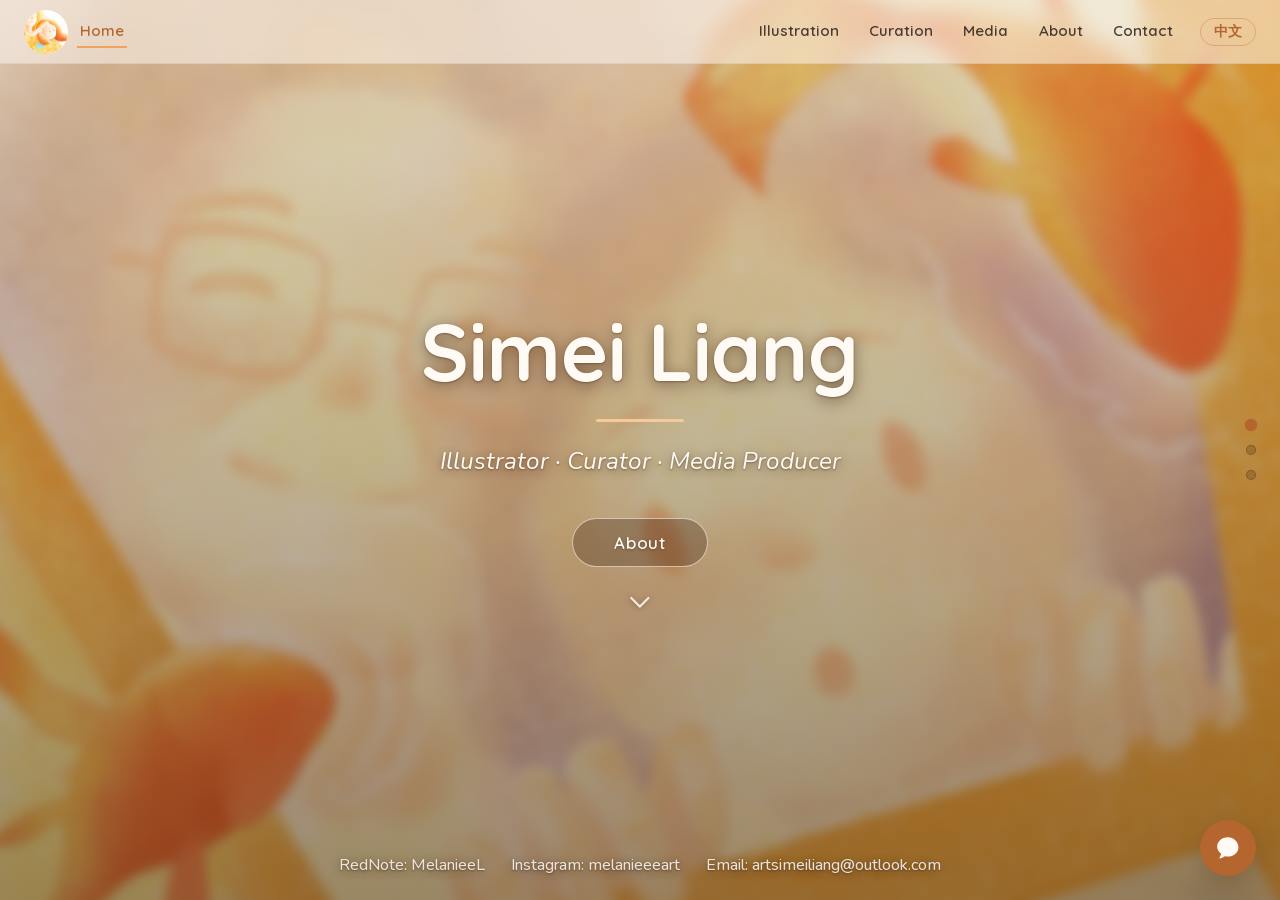
==== index.html @ a0ef3cfc "Curator paragraph: the two China Exchange roles, no exhibiting artist She asked for the participatin" ====
<!DOCTYPE html>
<html lang="en">
<head>
<meta charset="UTF-8">
<meta name="viewport" content="width=device-width, initial-scale=1.0">
<title data-zh="Simei Liang (Melanie) — 插画师 · 策展人 · 媒体人">Simei Liang (Melanie) — Illustrator, Curator &amp; Media Producer</title>
<script>try{if(localStorage.getItem('lang')==='zh'){document.documentElement.lang='zh-CN';var t=document.querySelector('title');t.dataset.en=t.textContent;if(t.dataset.zh)document.title=t.dataset.zh}}catch(e){}try{if(sessionStorage.getItem('slide-in')){sessionStorage.removeItem('slide-in');document.documentElement.classList.add('is-entering')}}catch(e){}</script>
<meta name="description" content="Simei Liang (Melanie) is a RISD illustrator and curator. Her work explores identity, memory, and belonging.">
<meta name="author" content="Simei Liang (Melanie)">
<link rel="canonical" href="https://melanie-liang.github.io/">
<meta property="og:type" content="website">
<meta property="og:site_name" content="Simei Liang (Melanie)">
<meta property="og:title" content="Simei Liang (Melanie) — Illustrator, Curator &amp; Media Producer">
<meta property="og:description" content="Simei Liang (Melanie) is a RISD illustrator and curator. Her work explores identity, memory, and belonging.">
<meta property="og:url" content="https://melanie-liang.github.io/">
<meta property="og:image" content="https://melanie-liang.github.io/assets/landing/illustrator.jpg">
<meta name="twitter:card" content="summary_large_image">
<link rel="icon" type="image/jpeg" href="assets/favicon.jpg">
<link rel="stylesheet" href="css/style.css">
<script type="application/ld+json">
{
  "@context": "https://schema.org",
  "@type": "Person",
  "name": "Simei Liang",
  "alternateName": ["Simei Liang", "Simei Liang (Melanie)", "Simei Liang (Melanie)"],
  "jobTitle": "Illustrator and Curator",
  "description": "Simei Liang (Melanie) is a RISD illustrator and curator.",
  "url": "https://melanie-liang.github.io/",
  "image": "https://melanie-liang.github.io/assets/landing/illustrator.jpg",
  "email": "mailto:artsimeiliang@outlook.com",
  "sameAs": [
    "https://www.instagram.com/melanieeeart/",
    "https://xhslink.cn/o/6hbYANFSyTD"
  ]
}
</script>
</head>
<body>

<header class="site-nav">
  <a href="index.html" class="nav-logo active">
    <img src="assets/logo.jpg" alt="">
    <span class="nav-logo-label"><span data-lang="en">Home</span><span data-lang="zh">首页</span></span>
  </a>
  <nav class="nav-menu" aria-label="Primary">
    <a href="illustration.html" class="nav-link"><span data-lang="en">Illustration</span><span data-lang="zh">插画</span></a>
    <a href="curatorial-work.html" class="nav-link"><span data-lang="en">Curation</span><span data-lang="zh">策展</span></a>
    <a href="media.html" class="nav-link"><span data-lang="en">Media</span><span data-lang="zh">传媒</span></a>
    <a href="#illustrator" class="nav-link"><span data-lang="en">About</span><span data-lang="zh">关于</span></a>
    <a href="contact.html" class="nav-link"><span data-lang="en">Contact</span><span data-lang="zh">联系</span></a>
    <button type="button" class="lang-switch" aria-label="Switch language / 切换语言"><span data-lang="en">中文</span><span data-lang="zh">EN</span></button>
  </nav>
</header>

<nav class="dot-nav" aria-label="Section navigation">
  <a href="#hero" class="dot active" data-target="hero" aria-label="Go to intro"></a>
  <a href="#illustrator" class="dot" data-target="illustrator" aria-label="Go to about"></a>
  <a href="#awards" class="dot" data-target="awards" aria-label="Go to awards"></a>
</nav>

<main class="scroller">

  <!-- First screen: hero -->
  <section id="hero" class="section hero-section">
    <img class="hero-bg" src="assets/landing/hero.jpg" alt="">
    <div class="hero-overlay"></div>
    <div class="hero-content">
      <h1 class="hero-name">Simei Liang</h1>
      <hr class="hero-rule">
      <p class="hero-tagline"><span data-lang="en">Illustrator &middot; Curator &middot; Media Producer</span><span data-lang="zh">插画师 &middot; 策展人 &middot; 媒体人</span></p>
      <a href="#illustrator" class="hero-enter"><span data-lang="en">About</span><span data-lang="zh">关于</span></a>
      <span class="hero-scroll-hint" aria-hidden="true"><span class="chevron"></span></span>
    </div>
    <ul class="hero-links">
      <li><a href="https://xhslink.cn/o/6hbYANFSyTD" target="_blank" rel="noopener"><span data-lang="en">RedNote<span class="hero-handle">: MelanieeL</span></span><span data-lang="zh">小红书<span class="hero-handle">：MelanieeL</span></span></a></li>
      <li><a href="https://www.instagram.com/melanieeeart/" target="_blank" rel="noopener"><span data-lang="en">Instagram<span class="hero-handle">: melanieeeart</span></span><span data-lang="zh">Instagram<span class="hero-handle">：melanieeeart</span></span></a></li>
      <li><a href="mailto:artsimeiliang@outlook.com"><span data-lang="en">Email<span class="hero-handle">: artsimeiliang@outlook.com</span></span><span data-lang="zh">邮箱<span class="hero-handle">：artsimeiliang@outlook.com</span></span></a></li>
    </ul>
  </section>

  <!-- Second screen: about -->
  <section id="illustrator" class="section split-section">
    <div class="split-image">
      <img src="assets/landing/illustrator.jpg" alt="Simei Liang holding her Sleep Through 2026 calendar">
    </div>
    <div class="split-text">
      <div class="split-text-inner">
        <p class="lede">
          <span data-lang="en">Simei Liang (Melanie) is a RISD illustrator and curator.</span><span data-lang="zh">Simei Liang（Simei Liang）是罗德岛设计学院（RISD）的插画师与策展人。</span>
        </p>

        <h2><span data-lang="en">As an Illustrator</span><span data-lang="zh">作为插画师</span></h2>
        <p>
          <span data-lang="en">Her work explores identity, memory, and belonging. It has been recognized by the
          Society of Illustrators LA (SILA), the Society of Illustrators NY, and the 3&times;3
          International Illustration Annual, where she received a Bronze award and the Gary
          Powell Award for Young Illustrators, and has been featured on the social media of
          Rhode Island School of Design and 3&times;3 magazine.</span><span data-lang="zh">她的作品探讨身份、记忆与归属。作品曾获洛杉矶插画家协会（SILA）、纽约插画家协会以及 3&times;3 国际插画年鉴的认可，并在 3&times;3 年鉴中获得铜奖和 Gary Powell 青年插画师奖；作品也曾在罗德岛设计学院和 3&times;3 杂志的社交媒体上发布。</span>
        </p>

        <h2><span data-lang="en">As a Curator &amp; Arts Organizer</span><span data-lang="zh">作为策展人与艺术活动组织者</span></h2>
        <p>
          <span data-lang="en">Beyond the studio, she organizes exhibitions and cross-institutional events. As Vice
          President of RISD's CSSA, she took part in the RISD China Exchange
          Program &mdash; project manager for the Hangzhou edition, and artist liaison for the
          Beijing edition. She has also led media campaigns for international art
          festivals and coordinated programming for film festivals and gallery events.</span><span data-lang="zh">在创作之外，她也组织展览和跨院校活动。作为 RISD 中国学生学者联合会（CSSA）副主席，她参与了 RISD 中国交流计划——担任杭州站项目负责人，并在北京站负责艺术家联络。她还曾为国际艺术节主导媒体宣传，并为电影节和画廊活动统筹活动安排。</span>
        </p>

        <h2><span data-lang="en">As a Media Producer</span><span data-lang="zh">作为媒体人</span></h2>
        <p>
          <span data-lang="en">She brings her illustration and curatorial experience into media work &mdash; video
          editing and account operations. A single personal account has passed 2,500
          followers, and an account she helped run grew from a few hundred
          followers past 8,000 &mdash; she cut its first video to pass 10,000 likes, and its best
          has reached 86,000.</span><span data-lang="zh">她把插画与策展的经历与传媒行业结合，做视频剪辑与账号运营：个人单账号 2500+ 粉丝；参与运营的账号从几百粉丝做到 8000+，账号第一条点赞破万的视频由她剪辑，最高单条 8.6 万。</span>
        </p>

        <div class="cta-row">
          <a class="cta-btn cta-secondary" href="#awards"><span data-lang="en">Awards &amp; Experiences</span><span data-lang="zh">获奖与经历</span> <span class="cta-arrow">&darr;</span></a>
          <a class="cta-btn cta-primary cta-artwork-link" href="illustration.html"><span data-lang="en">Works</span><span data-lang="zh">作品</span> <span class="cta-arrow">&rarr;</span></a>
        </div>
      </div>
    </div>
  </section>

  <!-- Third screen: awards -->
  <section id="awards" class="section split-section reverse">
    <div class="split-image">
      <img src="assets/landing/awards.jpg" alt="Simei Liang at the This is a book?! exhibition">
    </div>
    <div class="split-text">
      <div class="split-text-inner">
        <h2><span data-lang="en">Awards &amp; Recognition</span><span data-lang="zh">获奖与荣誉</span></h2>
        <ul class="award-list">
          <li class="award-group">
            <strong><span data-lang="en">3&times;3 International Illustration Annual No.23</span><span data-lang="zh">3&times;3 国际插画年鉴 第 23 届</span></strong>
            <ul class="award-sublist">
              <li><span data-lang="en">Gary Powell Award for Young Illustrators ($1,000 prize + custom trophy + two-page feature)</span><span data-lang="zh">Gary Powell 青年插画师奖（1,000 美元奖金 + 定制奖杯 + 两页专题介绍）</span></li>
              <li><span data-lang="en">Bronze Award</span><span data-lang="zh">铜奖</span></li>
              <li><span data-lang="en">Three Merit Awards</span><span data-lang="zh">三项优异奖</span></li>
            </ul>
            <p class="award-note"><span data-lang="en">(All winning works are featured in the annual print edition, eBook, Online Gallery, and across 3&times;3's website and social media.)</span><span data-lang="zh">（所有获奖作品均收录于年鉴印刷版、电子书和线上画廊，并在 3&times;3 官网及社交媒体上展示。）</span></p>
          </li>
          <li><span data-lang="en"><strong>Society of Illustrators Los Angeles (SILA)</strong> &mdash; Illustration West 64, juried exhibition, selected participant</span><span data-lang="zh"><strong>洛杉矶插画家协会（SILA）</strong> &mdash; Illustration West 64 评审展，入选参展</span></li>
          <li><span data-lang="en"><strong>Society of Illustrators New York (SOI)</strong> &mdash; Annual Exhibition, selected participant</span><span data-lang="zh"><strong>纽约插画家协会（SOI）</strong> &mdash; 年度展，入选参展</span></li>
          <li><span data-lang="en"><strong>RISD Sophomore &amp; Junior Exhibition</strong> &mdash; Participating artist</span><span data-lang="zh"><strong>RISD 大二、大三年级展</strong> &mdash; 参展艺术家</span></li>
          <li><span data-lang="en"><strong>RISD China Exchange Touring Exhibition</strong> &mdash; Hangzhou &mdash; Project Lead &amp; Exhibiting Artist (6 illustrations)</span><span data-lang="zh"><strong>RISD 中国交流巡展计划</strong> &mdash; 杭州站 &mdash; 项目负责人、参展艺术家（6 幅插画）</span></li>
          <li><span data-lang="en"><strong>Kunming International Coffee Culture Carnival &middot; Lakeside Art Season</strong> &mdash; Exhibiting Artist (5 illustrations)</span><span data-lang="zh"><strong>昆明国际咖啡文化嘉年华 &middot; 湖畔艺术季</strong> &mdash; 参展艺术家（5 幅插画）</span></li>
        </ul>

        <h2><span data-lang="en">Curatorial &amp; Arts Organization Experience</span><span data-lang="zh">策展与艺术组织经历</span></h2>
        <ul class="award-list">
          <li><span data-lang="en"><strong>RISD Fleet Library</strong> &mdash; &ldquo;This is a book?&rdquo; Exhibition Curator</span><span data-lang="zh"><strong>RISD 弗利特图书馆</strong> &mdash; &ldquo;This is a book?&rdquo; 展览策展人</span></li>
          <li><span data-lang="en"><strong>RISD GD Commons</strong> &mdash; &ldquo;From Top To...&rdquo; Exhibition Publisher &amp; Communications Lead</span><span data-lang="zh"><strong>RISD GD Commons</strong> &mdash; &ldquo;From Top To...&rdquo; 展览出版及传播负责人</span></li>
          <li><span data-lang="en"><strong>RISD China Exchange Touring Exhibition</strong> &mdash; Hangzhou &mdash; Project Lead (co-organized with China Academy of Art)</span><span data-lang="zh"><strong>RISD 中国交流巡展计划</strong> &mdash; 杭州站 &mdash; 项目负责人（与中国美术学院联合主办）</span></li>
          <li><span data-lang="en"><strong>RISD &amp; Brown Beijing Incoming Student Info Session</strong> &mdash; Head Organizer</span><span data-lang="zh"><strong>RISD 与布朗大学北京新生说明会</strong> &mdash; 总负责人</span></li>
          <li><span data-lang="en"><strong>&ldquo;Wan'er Nao&rdquo; Four-School Joint Exhibition (Beijing)</strong> &mdash; Exhibition Operations &amp; Artist Relations Manager (co-organized with UAL, CAFA, and Tsinghua University)</span><span data-lang="zh"><strong>&ldquo;玩儿闹&rdquo;四校联展（北京）</strong> &mdash; 展览运营及艺术家联络经理（与伦敦艺术大学、中央美术学院、清华大学联合主办）</span></li>
          <li><span data-lang="en"><strong>International Arts Scholars Conference (Beijing)</strong> &mdash; Conference Coordinator at National Library of China</span><span data-lang="zh"><strong>国际艺术学者会议（北京）</strong> &mdash; 中国国家图书馆会议协调人</span></li>
          <li><span data-lang="en"><strong>Kunming International Coffee Culture Carnival &middot; Lakeside Art Season</strong> &mdash; Lead Media Outreach</span><span data-lang="zh"><strong>昆明国际咖啡文化嘉年华 &middot; 湖畔艺术季</strong> &mdash; 媒体宣传负责人</span></li>
          <li><span data-lang="en"><strong>Sotheby's Institute of Art (NYC)</strong> &mdash; Artist Liaison for &ldquo;Ordinary Magic: Beyond Everyday&rdquo; exhibition</span><span data-lang="zh"><strong>苏富比艺术学院（纽约）</strong> &mdash; &ldquo;Ordinary Magic: Beyond Everyday&rdquo;展览艺术家联络人</span></li>
          <li><span data-lang="en"><strong>RISD CSSA</strong> &mdash; Vice President: plans events including the Spring Festival gala, Mid-Autumn Festival, and new-student welcoming parties</span><span data-lang="zh"><strong>RISD 中国学生学者联合会（CSSA）</strong> &mdash; 副主席：策划春节联欢会、中秋节、新生欢迎派对等活动</span></li>
          <li><span data-lang="en"><strong>RISD CSSA</strong> &mdash; Head of Publicity</span><span data-lang="zh"><strong>RISD 中国学生学者联合会（CSSA）</strong> &mdash; 宣传部长</span></li>
          <li><span data-lang="en"><strong>Rhode Island School of Design (RISD)</strong> &mdash; Teaching Assistant for Sophomore Painting Class: portfolio feedback, student progress monitoring, and equipment maintenance</span><span data-lang="zh"><strong>罗德岛设计学院（RISD）</strong> &mdash; 大二绘画课助教：作品集反馈、学生进度跟进和设备维护</span></li>
          <li><span data-lang="en"><strong>Rhode Island School of Design (RISD)</strong> &mdash; Teaching Assistant for Freshman Spatial Dynamics Studio: studio instruction support, critiques, and equipment guidance</span><span data-lang="zh"><strong>罗德岛设计学院（RISD）</strong> &mdash; 大一 Spatial Dynamics 课程助教：协助课堂教学、评图和设备指导</span></li>
        </ul>

        <h2><span data-lang="en">Media Experience</span><span data-lang="zh">传媒行业经历</span></h2>
        <ul class="award-list">
          <li><span data-lang="en"><strong>Ogilvy</strong> &mdash; Media Planning Intern: platform analysis for accounts including Coca-Cola and Huawei across TikTok, Kuaishou, and RedNote; KOL research and content strategy</span><span data-lang="zh"><strong>奥美</strong> &mdash; 媒介策划实习：为可口可乐、华为等客户做抖音、快手、小红书平台分析，以及 KOL 调研与内容策略</span></li>
          <li><span data-lang="en"><strong>Personal accounts</strong> &mdash; RedNote, Douyin, Bilibili, Meipai, Weibo, Instagram: planning, production and editing; 2,500+ followers on one of her own accounts</span><span data-lang="zh"><strong>个人账号</strong> &mdash; 小红书、抖音、哔哩哔哩、美拍、微博、Instagram：策划、制作与剪辑；本人账号单账号 2500+ 粉丝</span></li>
          <li><span data-lang="en"><strong>Accounts run for organizations</strong> &mdash; RedNote, Instagram, Weibo, Douyin: content planning and editing. One entertainment IP account went from a few hundred followers to 8,000+ and into revenue; its first video past 10,000 likes was hers, peak 86,000</span><span data-lang="zh"><strong>代运营账号</strong> &mdash; 小红书、Instagram、微博、抖音：内容策划与剪辑。其中某 IP 抖音账号从数百粉丝做到 8000+ 并产生收益；账号首条破万赞视频出自她手，最高 8.6 万</span></li>
          <li><span data-lang="en"><strong>WeChat official accounts</strong> &mdash; personal and run for organizations: editorial planning and content production; 5+ accounts including RISD CSSA, Shoot&sup2; and Sui Shi LUSH, largest 4,000+ followers</span><span data-lang="zh"><strong>微信公众号</strong> &mdash; 自有账号与代运营账号：选题策划与内容制作；RISD CSSA、Shoot&sup2;、岁始 LUSH 等 5+ 账号，单账号最高 4000+ 关注</span></li>
        </ul>
      </div>
    </div>
    <button class="split-scroll-cue" type="button" aria-label="Scroll down for more">
      <span class="chevron"></span>
    </button>
  </section>

</main>

<button id="chat-button" class="chat-fab" type="button" aria-haspopup="dialog" aria-controls="chat-modal" aria-label="Open contact form">
  <svg viewBox="0 0 24 24" aria-hidden="true"><path fill="currentColor" d="M12 2C6.48 2 2 5.94 2 10.8c0 2.77 1.44 5.24 3.7 6.86-.12.9-.53 2.24-1.55 3.6a.5.5 0 0 0 .58.77c1.9-.62 3.42-1.5 4.4-2.2.9.24 1.86.37 2.87.37 5.52 0 10-3.94 10-8.8S17.52 2 12 2z"/></svg>
</button>

<div id="chat-modal" class="chat-modal" role="dialog" aria-modal="true" aria-labelledby="chat-modal-title" hidden>
  <div class="chat-modal-backdrop"></div>
  <div class="chat-modal-panel">
    <button class="chat-modal-close" type="button" aria-label="Close">&times;</button>
    <h2 id="chat-modal-title"><span data-lang="en">Say hello</span><span data-lang="zh">打个招呼</span></h2>
    <p><span data-lang="en">Send Simei Liang a quick note and she'll get back to you.</span><span data-lang="zh">给 Simei Liang 留个言，她会尽快回复你。</span></p>
    <form id="chat-form" class="chat-form">
      <input type="checkbox" name="botcheck" class="chat-form-honeypot" tabindex="-1" autocomplete="off">
      <div class="chat-field">
        <label for="chat-name"><span data-lang="en">Name</span><span data-lang="zh">姓名</span></label>
        <input type="text" id="chat-name" name="name" required>
      </div>
      <div class="chat-field">
        <label for="chat-email"><span data-lang="en">Email</span><span data-lang="zh">邮箱</span></label>
        <input type="email" id="chat-email" name="email" required>
      </div>
      <div class="chat-field">
        <label for="chat-message"><span data-lang="en">Message</span><span data-lang="zh">留言</span></label>
        <textarea id="chat-message" name="message" rows="4" required></textarea>
      </div>
      <button type="submit" class="chat-form-submit"><span data-lang="en">Send Message</span><span data-lang="zh">发送</span></button>
      <p class="chat-form-status" aria-live="polite"></p>
    </form>
  </div>
</div>

<script src="js/site-config.js"></script>
<script src="js/series-data.js"></script>
<script src="js/main.js"></script>
</body>
</html>
---- css/style.css ----
/* ---------- Self-hosted fonts ----------
   Downloaded from Google Fonts and served from assets/fonts/ instead of
   fonts.googleapis.com/fonts.gstatic.com, which are blocked in mainland
   China — self-hosting means the fonts load everywhere, not just where
   Google's CDN is reachable. Each file is a variable font covering the
   whole weight range in one download (that's why one file serves 500-700
   for Quicksand, and 400-700 for Nunito). Latin-alphabet glyphs only —
   Chinese text on the site (e.g. artwork titles) was already falling back
   to the system's own CJK font, since neither of these families ships
   Chinese glyphs at all, so nothing changes there. */
@font-face {
  font-family: 'Quicksand';
  font-style: normal;
  font-weight: 500 700;
  font-display: swap;
  src: url('../assets/fonts/quicksand.woff2') format('woff2');
}

@font-face {
  font-family: 'Nunito';
  font-style: normal;
  font-weight: 400 700;
  font-display: swap;
  src: url('../assets/fonts/nunito-normal.woff2') format('woff2');
}

@font-face {
  font-family: 'Nunito';
  font-style: italic;
  font-weight: 400;
  font-display: swap;
  src: url('../assets/fonts/nunito-italic.woff2') format('woff2');
}

/* ---------- Reset & base ---------- */
* {
  margin: 0;
  padding: 0;
  box-sizing: border-box;
}

html, body {
  height: 100%;
}

body {
  font-family: 'Nunito', "PingFang SC", "Hiragino Sans GB", "Microsoft YaHei", "Noto Sans SC", sans-serif;
  color: #4a3b32;
  background: #fdf6ee;
}

h1, h2 {
  font-family: 'Quicksand', "PingFang SC", "Hiragino Sans GB", "Microsoft YaHei", "Noto Sans SC", sans-serif;
}

a {
  color: inherit;
}

/* ---------- Site navigation ---------- */
.site-nav {
  position: fixed;
  top: 0;
  left: 0;
  right: 0;
  z-index: 20;
  display: flex;
  align-items: center;
  justify-content: space-between;
  gap: 1rem;
  padding: 0.6rem 1.5rem;
  background: rgba(253, 246, 238, 0.55);
  backdrop-filter: blur(10px);
  -webkit-backdrop-filter: blur(10px);
  border-bottom: 1px solid rgba(74, 46, 26, 0.08);
}

.nav-logo {
  display: flex;
  align-items: center;
  gap: 0.55rem;
  flex-shrink: 0;
  text-decoration: none;
}

/* Spelled out beside the avatar so it is obvious that clicking it is the way
   back to the main page -- the picture alone was not telling anyone that. */
.nav-logo-label {
  font-family: 'Quicksand', "PingFang SC", "Hiragino Sans GB", "Microsoft YaHei", "Noto Sans SC", sans-serif;
  font-weight: 600;
  font-size: 0.95rem;
  color: #4a3b32;
  /* Same padding and transparent border as .nav-link so switching the underline
     on and off never shifts the header. */
  padding: 0.4rem 0.2rem;
  border-bottom: 2px solid transparent;
  transition: color 0.2s ease, border-color 0.2s ease;
}

.nav-logo:hover .nav-logo-label {
  color: #b5652e;
  border-color: #f0a35f;
}

/* On the homepage the underline tracks the section in view: Home while the
   hero is on screen, About once the bio/awards sections are (see main.js). */
.nav-logo.active .nav-logo-label {
  color: #b5652e;
  border-color: #f0a35f;
}

.nav-logo img {
  width: 2.75rem;
  height: 2.75rem;
  border-radius: 50%;
  object-fit: cover;
  object-position: 12% center;
  display: block;
}

.nav-menu {
  display: flex;
  flex-wrap: wrap;
  align-items: center;
  justify-content: flex-end;
  gap: 1rem 1.5rem;
}

.nav-link {
  font-family: 'Quicksand', "PingFang SC", "Hiragino Sans GB", "Microsoft YaHei", "Noto Sans SC", sans-serif;
  font-weight: 600;
  font-size: 0.95rem;
  text-decoration: none;
  color: #4a3b32;
  padding: 0.4rem 0.2rem;
  border-bottom: 2px solid transparent;
  transition: color 0.2s ease, border-color 0.2s ease;
}

.nav-link:hover {
  color: #b5652e;
  border-color: #f0a35f;
}

.nav-link.active {
  color: #b5652e;
  border-color: #f0a35f;
}

/* ---------- Sub-nav (second row: siblings of the active top-level item) ---------- */
/* Centred, not tucked into the left corner: everything else on these pages is
   centred, so a left-aligned row read as page furniture and visitors were
   missing that the work is split into categories at all. */
.sub-nav {
  display: flex;
  flex-wrap: wrap;
  align-items: center;
  justify-content: center;
  gap: 0.6rem;
}

.series-page .sub-nav,
.content-page .sub-nav {
  position: relative;
  margin-bottom: 2rem;
  padding-bottom: 1rem;
}

/* A pseudo-element rather than a border, so it can draw in from the left. */
.series-page .sub-nav::after,
.content-page .sub-nav::after {
  content: '';
  position: absolute;
  left: 0;
  right: 0;
  bottom: 0;
  height: 1px;
  background: #eaddcc;
  transform-origin: left center;
}

/* Proper tabs rather than small grey links: Melanie found that visitors did
   not notice the work was split into categories at all. */
.sub-nav a {
  font-family: 'Quicksand', "PingFang SC", "Hiragino Sans GB", "Microsoft YaHei", "Noto Sans SC", sans-serif;
  font-weight: 600;
  font-size: 1rem;
  color: #6d5647;
  text-decoration: none;
  padding: 0.45rem 1.15rem;
  border: 1.5px solid #eaddcc;
  border-radius: 999px;
  background: #fffaf3;
  transition: color 0.2s ease, border-color 0.2s ease, background 0.2s ease;
}

.sub-nav a:hover {
  color: #b5652e;
  border-color: #d9a876;
}

.sub-nav a:hover {
  color: #b5652e;
}

.sub-nav a.active {
  color: #fffaf3;
  background: #b5652e;
  border-color: #b5652e;
}

/* ---------- Series pages ---------- */
.series-page {
  min-height: 100vh;
  min-height: 100svh;
  max-width: 72rem;
  margin: 0 auto;
  padding: 6.5rem 1.5rem 3rem;
}

.series-header {
  text-align: center;
  max-width: 40rem;
  margin: 0 auto 2.75rem;
}

.series-header h1 {
  font-size: clamp(1.8rem, 4vw, 2.6rem);
  margin-bottom: 0.75rem;
}

.series-header p {
  color: #5c4738;
  line-height: 1.6;
}

/* Year and materials for a body of work shown as one piece (the series pages
   and Mixed Media). These used to be per-image hover captions; Melanie asked
   for them here instead, because each of those pages is a single work. */
.work-meta {
  font-size: 0.9rem;
  font-weight: 600;
  color: #b5652e;
  margin-bottom: 0.9rem;
}

/* 18rem min keeps this at 3 tiles per row inside the 72rem container —
   bigger artwork than the 4-up it used to be, same overall grid width. */
.art-grid {
  display: grid;
  grid-template-columns: repeat(auto-fit, minmax(18rem, 1fr));
  gap: 1.5rem;
}

/* Only 2 paintings: stack them and size each closer to the width of the
   screen instead of splitting it in half. */
.art-grid--paintings {
  grid-template-columns: 1fr;
  justify-items: center;
}

.art-grid--paintings .art-tile {
  /* Melanie asked for these to take up at least a third of the screen; the
     100% ceiling just stops them overflowing the 72rem container on very
     wide displays. */
  width: clamp(20rem, 44vw, 100%);
}

/* A 4-piece series reads better as one full row than 3 + a lone straggler. */
.art-grid--four {
  grid-template-columns: repeat(auto-fit, minmax(15rem, 1fr));
}

/* Blessing is laid out as an open book: cover down the left, the three
   interior spreads stacked in the middle, back cover down the right.
   align-items: center keeps the single-tile side columns vertically centred
   against the tall middle column instead of stretching them. */
.art-grid--book {
  grid-template-columns: repeat(3, 1fr);
  align-items: center;
  row-gap: 0.75rem;
}

/* Explicit placement for all five -- auto-placement would fill row by row. */
.art-grid--book .art-tile:nth-child(1) { grid-column: 1; grid-row: 1 / 4; }
.art-grid--book .art-tile:nth-child(2) { grid-column: 2; grid-row: 1; }
.art-grid--book .art-tile:nth-child(3) { grid-column: 2; grid-row: 2; }
.art-grid--book .art-tile:nth-child(4) { grid-column: 2; grid-row: 3; }
.art-grid--book .art-tile:nth-child(5) { grid-column: 3; grid-row: 1 / 4; }

/* The three interior spreads are all 2:1 files. In a square tile each one sat
   in a band of empty page, which read as a big gap between them -- a 2:1 tile
   removes that and stacks them tight. Half the usual watermark inset keeps the
   name at the same height relative to the (now shorter) tile. */
.art-grid--book .art-tile:nth-child(2),
.art-grid--book .art-tile:nth-child(3),
.art-grid--book .art-tile:nth-child(4) {
  aspect-ratio: 2 / 1;
}

.art-grid--book .art-tile:nth-child(2)::before,
.art-grid--book .art-tile:nth-child(3)::before,
.art-grid--book .art-tile:nth-child(4)::before {
  padding-bottom: 9%;
}

/* Cover and back cover smaller than a full column so they sit beside the
   spreads rather than looming over them. */
.art-grid--book .art-tile:nth-child(1),
.art-grid--book .art-tile:nth-child(5) {
  width: 72%;
  justify-self: center;
}

/* Individual series pages: one big piece per row, read top to bottom. */
.art-grid--stacked {
  grid-template-columns: 1fr;
  justify-items: center;
  gap: 2.5rem;
}

.art-grid--stacked .art-tile {
  width: 100%;
  max-width: 44rem;
}

/* Blessing's own page. Its three interior spreads are 2:1 files and its cover
   and back cover are square. Forcing every tile square letterboxed each spread
   inside a tall empty box, which pushed the watermark off the artwork and left
   a big gap between pieces -- matching each tile to its own image fixes both,
   so the page gap can come down too. */
.art-grid--book-page {
  gap: 1rem;
}

.art-grid--book-page .art-tile--wide {
  aspect-ratio: 2 / 1;
}

.art-grid--book-page .art-tile--wide::before {
  padding-bottom: 9%;
}

.art-grid--book-page .art-tile--cover {
  max-width: 26rem;
}

/* Fruit Skin: small square works, and Melanie asked for them to show smaller
   than the other series' stacked pages. */
.art-grid--compact .art-tile {
  max-width: 30rem;
}

/* Mixed Media: every photo is a different shape, including one 1:4 strip. Each
   tile keeps its own proportions at a shared row height so nothing is cropped
   or squashed, and rows centre themselves. */
.art-grid--mixed {
  display: flex;
  flex-wrap: wrap;
  justify-content: center;
  align-items: flex-start;
  grid-template-columns: none;
  gap: 1.25rem;
}

/* The long 1:4 strip runs down one side rather than sitting alone at the
   bottom, where it read as one endless image with empty space beside it. */
.art-grid--mixed .mixed-side {
  flex: 0 0 16rem;
  max-width: 100%;
}

.art-grid--mixed .mixed-side .art-tile {
  width: 100%;
  height: auto;
  aspect-ratio: auto;
}

.art-grid--mixed .mixed-side .art-tile > img {
  width: 100%;
  height: auto;
}

/* Everything else fills the other side, each piece at its own proportions and
   a shared height, rows centring themselves. */
.art-grid--mixed .mixed-main {
  flex: 1 1 30rem;
  display: flex;
  flex-wrap: wrap;
  justify-content: center;
  align-items: flex-start;
  gap: 1.25rem;
}

.art-grid--mixed .mixed-main .art-tile {
  flex: 0 0 auto;
  height: 20rem;
  width: auto;
  aspect-ratio: auto;
}

.art-grid--mixed .mixed-main .art-tile img {
  height: 100%;
  width: auto;
}

.art-tile {
  position: relative;
  display: block;
  aspect-ratio: 1;
  overflow: hidden;
  cursor: pointer;
}

.art-tile img {
  width: 100%;
  height: 100%;
  object-fit: contain;
  display: block;
  transition: filter 0.35s ease, transform 0.35s ease;
}

/* The "Melanie" watermark used to be drawn here as a `content: 'Melanie'`
   pseudo-element. It is burned into the image files now, because a CSS
   watermark is painted by the browser and never reaches the file -- anyone
   could right-click, Save Image As, and get a clean copy. This rule is kept
   only as the hook the hover/focus states still use; it draws nothing. */
.art-tile::before {
  content: '';
  position: absolute;
  inset: 0;
  z-index: 1;
  /* Deliberately hit-testable, as a second line of defence against the iOS
     long-press menu: with this sheet of nothing over the picture, the press
     lands on the <figure> rather than on the <img>, and Safari has no image
     to offer "Save Image" for. Clicks still reach the tile (and the <a> around
     a series preview), so tapping to reveal the caption is unaffected. */
  pointer-events: auto;
}

/* :hover is scoped to real mouse pointers only — on touch devices it can
   stick around after a tap in an unpredictable way, so touch relies solely
   on the JS-driven .active class below for consistent open/close behavior. */
@media (hover: hover) and (pointer: fine) {
  .art-tile:hover > img {
    filter: blur(7px) brightness(0.72);
    transform: scale(1.06);
  }

  .art-tile:hover .art-overlay {
    opacity: 1;
  }

  .art-tile:hover::before {
    opacity: 0;
  }
}

.art-tile:focus-visible > img,
.art-tile.active > img {
  filter: blur(7px) brightness(0.72);
  transform: scale(1.06);
}

.art-tile:focus-visible::before,
.art-tile.active::before {
  opacity: 0;
}

.art-tile:focus-visible {
  outline: 3px solid #f0a35f;
  outline-offset: 3px;
}

/* A tile with no caption has nothing to reveal, so it gets none of the reveal
   behaviour: no blur, no zoom, no pointer, and the watermark stays put. The
   class is added by main.js to every .art-tile that has no .art-overlay, which
   is all of the series pages and Mixed Media. */
.art-tile--plain {
  cursor: default;
}

/* Except on series.html, where the whole block is a link -- clicking a preview
   there does go somewhere, so it should still look clickable. */
a.series-block .art-tile--plain {
  cursor: pointer;
}

.art-tile--plain img,
.art-tile--plain:hover img,
.art-tile--plain:focus-visible img,
.art-tile--plain.active img {
  filter: none;
  transform: none;
}

.art-tile--plain:hover::before,
.art-tile--plain:focus-visible::before,
.art-tile--plain.active::before {
  opacity: 1;
}

.art-overlay {
  position: absolute;
  inset: 0;
  z-index: 2;
  display: flex;
  flex-direction: column;
  align-items: center;
  justify-content: center;
  text-align: center;
  padding: 1.5rem;
  color: #fffaf3;
  opacity: 0;
  transition: opacity 0.3s ease;
  pointer-events: none;
}

.art-tile:focus-visible .art-overlay,
.art-tile.active .art-overlay {
  opacity: 1;
}

.art-overlay h3 {
  font-family: 'Quicksand', "PingFang SC", "Hiragino Sans GB", "Microsoft YaHei", "Noto Sans SC", sans-serif;
  font-size: 1.15rem;
  margin-bottom: 0.5rem;
  text-shadow: 0 2px 10px rgba(0, 0, 0, 0.35);
}

.art-overlay p {
  font-size: 0.9rem;
  line-height: 1.5;
  text-shadow: 0 2px 8px rgba(0, 0, 0, 0.35);
}

.series-pager {
  display: flex;
  flex-wrap: wrap;
  align-items: center;
  justify-content: center;
  gap: 1rem;
  margin-top: 3.5rem;
  padding-top: 2rem;
  border-top: 1px solid #eaddcc;
}

.pager-btn {
  display: inline-flex;
  align-items: center;
  gap: 0.5rem;
  padding: 0.7rem 1.4rem;
  border-radius: 999px;
  text-decoration: none;
  font-weight: 600;
  font-size: 0.95rem;
  transition: background 0.2s ease, color 0.2s ease, transform 0.2s ease;
}

.pager-prev,
.pager-next {
  border: 1.5px solid #d9a876;
  color: #b5652e;
}

.pager-prev:hover,
.pager-next:hover {
  background: #b5652e;
  color: #fffaf3;
  transform: translateY(-2px);
}

.pager-all {
  background: #b5652e;
  color: #fffaf3;
}

.pager-all:hover {
  background: #9c5326;
  transform: translateY(-2px);
}

.pager-arrow {
  font-size: 1.1rem;
  line-height: 1;
}

/* ---------- Content pages (Illustration hub, Paintings, Curatorial Work) ---------- */
.content-page {
  min-height: 100vh;
  min-height: 100svh;
  max-width: 46rem;
  margin: 0 auto;
  padding: 6.5rem 1.5rem 4rem;
}

.project-list {
  display: flex;
  flex-direction: column;
  gap: 2rem;
}

.project-block {
  padding-bottom: 1.75rem;
  border-bottom: 1px solid #eaddcc;
}

.project-block:last-child {
  border-bottom: none;
  padding-bottom: 0;
}

.project-block h2 {
  font-size: 1.2rem;
  margin-bottom: 0.3rem;
}

.project-role {
  font-size: 0.9rem;
  font-weight: 600;
  color: #b5652e;
  margin-bottom: 0.6rem;
}

.project-block p {
  line-height: 1.7;
  color: #5c4738;
}


/* Exhibition documentation, NOT Melanie's own artwork: deliberately no
   "Melanie" watermark and no hover caption, because these photos show other
   artists' work in the shows she organised. Keep it that way. */
/* One uniform grid: every photo, poster included, the same size. Melanie tried
   a poster-left / photos-right split and asked to go back to this.
   auto-fill, not auto-fit: with auto-fit the Sotheby's block (only two photos)
   stretched them to double everyone else's size, which is exactly what she
   asked to get away from. */
/* Flex, not grid: grid aligns every row to the same columns, so a short last
   row sits under the left of the row above. Wrapping flex items with
   justify-content: center centre each row on its own. */
.project-gallery {
  display: flex;
  flex-wrap: wrap;
  justify-content: center;
  gap: 1rem;
  margin-top: 1.5rem;
}

/* Five photos would otherwise wrap as 4 + a lone one. Capping the row at three
   tiles gives 3 + 2, which Melanie asked for. Add this to any gallery whose
   last row would hold a single tile. */
.project-gallery--3up {
  max-width: calc(16.5rem * 3 + 1rem * 2);
  margin-left: auto;
  margin-right: auto;
}

.project-shot {
  margin: 0;
  width: 16.5rem;
  aspect-ratio: 1;
  overflow: hidden;
}

.project-shot img {
  width: 100%;
  height: 100%;
  object-fit: contain;
  display: block;
}

.hub-links {
  display: flex;
  flex-wrap: wrap;
  gap: 1rem;
  margin-top: 2rem;
  justify-content: center;
}

.contact-list {
  list-style: none;
  max-width: 26rem;
  margin: 2.5rem auto 0;
}

.contact-list li {
  display: flex;
  justify-content: space-between;
  align-items: baseline;
  gap: 1rem;
  padding: 1.1rem 0;
  border-bottom: 1px solid #eaddcc;
}

.contact-list li:last-child {
  border-bottom: none;
}

.contact-label {
  font-family: 'Quicksand', "PingFang SC", "Hiragino Sans GB", "Microsoft YaHei", "Noto Sans SC", sans-serif;
  font-weight: 600;
  color: #8a6f5c;
}

.contact-list a {
  font-weight: 600;
  color: #4a3b32;
  text-decoration: none;
}

.contact-list a:hover {
  color: #b5652e;
  text-decoration: underline;
}

/* Each series on series.html is one big link into its own page — the whole
   block is clickable, and the tint + name colour + arrow on hover are there
   so it reads as clickable rather than looking like a static gallery. */
.series-block {
  display: block;
  margin-top: 3rem;
  padding: 3rem 1.25rem 1.75rem;
  border-top: 1px solid #eaddcc;
  color: inherit;
  text-decoration: none;
  transition: background 0.25s ease;
}

.series-block:first-of-type {
  margin-top: 0;
  padding-top: 0;
  border-top: none;
}

a.series-block:hover,
a.series-block:focus-visible {
  background: rgba(240, 163, 95, 0.09);
}

a.series-block:focus-visible {
  outline: 3px solid #f0a35f;
  outline-offset: 2px;
}

.series-block-header {
  text-align: center;
  max-width: 40rem;
  margin: 0 auto 2rem;
}

.series-block-header h2 {
  font-family: 'Quicksand', "PingFang SC", "Hiragino Sans GB", "Microsoft YaHei", "Noto Sans SC", sans-serif;
  font-size: clamp(1.5rem, 3.5vw, 2rem);
  margin-bottom: 0.75rem;
  transition: color 0.25s ease;
}

a.series-block:hover .series-block-header h2,
a.series-block:focus-visible .series-block-header h2 {
  color: #b5652e;
}

.series-block-header p {
  color: #5c4738;
  line-height: 1.6;
}

.series-block-cue {
  display: inline-flex;
  align-items: center;
  gap: 0.4rem;
  font-family: 'Quicksand', "PingFang SC", "Hiragino Sans GB", "Microsoft YaHei", "Noto Sans SC", sans-serif;
  font-weight: 600;
  font-size: 0.9rem;
  color: #b5652e;
  transition: gap 0.25s ease;
}

a.series-block:hover .series-block-cue,
a.series-block:focus-visible .series-block-cue {
  gap: 0.85rem;
  text-decoration: underline;
}

/* Preview tiles inside a series block aren't individually interactive — the
   block itself is the link — so suppress the per-tile blur/caption reveal
   and keep the watermark showing. */
.series-block .art-tile:hover > img,
.series-block .art-tile:focus-visible > img {
  filter: none;
  transform: none;
}

.series-block .art-tile:hover::before,
.series-block .art-tile:focus-visible::before {
  opacity: 1;
}

.series-card-title {
  display: block;
  margin-top: 0.6rem;
  text-align: center;
  font-family: 'Quicksand', "PingFang SC", "Hiragino Sans GB", "Microsoft YaHei", "Noto Sans SC", sans-serif;
  font-weight: 600;
  color: #4a3b32;
}

.coming-soon {
  text-align: center;
  padding: 3rem 1.5rem;
  border: 1px dashed #d9a876;
  border-radius: 1.25rem;
  color: #8a6f5c;
  font-style: italic;
}

/* ---------- Pending grid: real captions/metadata, image + title not in yet ---------- */
.pending-grid {
  display: grid;
  grid-template-columns: repeat(auto-fill, minmax(13rem, 1fr));
  gap: 1.5rem;
}

.pending-tile {
  text-align: center;
}

.pending-image {
  aspect-ratio: 1;
  display: flex;
  align-items: center;
  justify-content: center;
  border: 1px dashed #d9a876;
  border-radius: 1.25rem;
  color: #8a6f5c;
  font-style: italic;
  margin-bottom: 0.6rem;
}

.pending-title {
  font-weight: 600;
  font-style: italic;
  color: #8a6f5c;
  margin-bottom: 0.2rem;
}

.pending-meta {
  font-size: 0.85rem;
  color: #8a6f5c;
}

/* ---------- Scroll container ---------- */
.scroller {
  height: 100vh;
  height: 100svh;
  overflow-y: auto;
  scroll-snap-type: y mandatory;
  scrollbar-width: none; /* Firefox */
  -ms-overflow-style: none; /* legacy Edge/IE */
}

.scroller::-webkit-scrollbar {
  display: none; /* Chrome, Safari, modern Edge */
}

.scroller.no-snap {
  scroll-snap-type: none;
}

.section {
  position: relative;
  height: 100vh;
  height: 100svh;
  scroll-snap-align: start;
  scroll-snap-stop: always;
}

/* ---------- Section 1: hero ---------- */
.hero-section {
  display: flex;
  align-items: center;
  justify-content: center;
  overflow: hidden;
}

.hero-bg {
  position: absolute;
  inset: 0;
  width: 100%;
  height: 100%;
  object-fit: cover;
  /* The source is already the top half of "Swam Across Your Wall"; anchoring to
     the top means any further cropping on wide screens takes from the bottom,
     never from the two faces. */
  /* The crop is the faces and both of the girl's hands, with a little room
     under them, starting from the very top of the painting so there is some
     room above their heads. Biased slightly downwards so that on a short
     window it is the top that goes rather than her hands. */
  object-position: center 60%;
  /* Sharp and unaltered -- no blur, no denoising pass, no scale-up. The
     graininess that earlier rounds kept trying to blur away was the old
     source file being too small for a full-screen background: blurring it
     only clumped the speckle into blotches. Melanie supplied a bigger
     original instead, so the texture is simply resolved now. */
  /* No scale-up: hero.jpg is already cropped to exactly the framing Melanie
     wants, so enlarging it here would only eat into the edges again. */
  /* Back to the softness the cover originally had. This is safe now in a way
     it never was before: the speckled grain is out of hero.jpg itself, so the
     blur has clean input and simply softens, instead of clumping the noise
     into blotches the way every earlier round did. The scale-up hides the
     transparent edge a blur leaves; `object-position: center 60%` above keeps
     the girl's hands when a short window has to crop something. */
  filter: blur(5px);
  transform: scale(1.06);
}

/* The dark wash that used to sit here was only ever there to hold white text
   over the painting, and it dimmed the artwork badly -- Melanie's original is
   bright and she noticed. The type is dark brown now, so nothing needs to be
   darkened. Kept in the markup, and kept as a rule, so there is one obvious
   place to put a veil back if some future cover needs one. */
.hero-overlay {
  position: absolute;
  inset: 0;
  /* The original full-height wash, which is where Melanie came back to after
     trying it without: no scrim at all (the cover is nearly white in the
     middle, so white type vanished) and a pair of local gradients behind the
     text only. This one darkens the whole cover, which is the trade she
     accepted to get the white type reading everywhere, including the contact
     row along the bottom. */
  background: linear-gradient(
    to bottom,
    rgba(74, 46, 26, 0.15) 0%,
    rgba(74, 46, 26, 0.35) 55%,
    rgba(74, 46, 26, 0.55) 100%
  );
}

.hero-content {
  position: relative;
  z-index: 1;
  text-align: center;
  color: #fffaf3;
  padding: 2rem;
  max-width: 40rem;
}


.hero-name {
  font-size: clamp(2.9rem, 7.5vw, 5rem);
  font-weight: 700;
  margin: 0.35rem 0 1.1rem;
  text-shadow: 0 1px 2px rgba(74, 46, 26, 0.45), 0 3px 16px rgba(74, 46, 26, 0.6);
}


.hero-rule {
  width: clamp(5.5rem, 6vw, 7rem);
  height: 3px;
  margin: 0 auto 1.4rem;
  border: none;
  background: #f6c99a;
  border-radius: 2px;
}

.hero-tagline {
  font-size: clamp(1.3rem, 1.9vw, 1.8rem);
  font-style: italic;
  margin-bottom: 1.9rem;
  text-shadow: 0 1px 2px rgba(74, 46, 26, 0.45), 0 2px 10px rgba(74, 46, 26, 0.55);
}

/* The obvious way into the site. The bare chevron that used to sit at the
   bottom was too easy to miss, so this says where it goes. */
/* Quiet by default, so it never competes with her name: a barely-there warm
   tint, a thin light outline and white text. It fills with cream on hover.
   No backdrop blur and no drop shadow -- both were what made the earlier
   version read as a grey smudge sitting on top of the artwork. */
.hero-enter {
  display: inline-block;
  margin-top: 0.6rem;
  padding: 0.8rem 2.6rem;
  border: 1.5px solid rgba(255, 250, 243, 0.6);
  border-radius: 999px;
  background: rgba(74, 46, 26, 0.34);
  color: #fffaf3;
  text-decoration: none;
  font-family: 'Quicksand', "PingFang SC", "Hiragino Sans GB", "Microsoft YaHei", "Noto Sans SC", sans-serif;
  font-weight: 600;
  font-size: 1.05rem;
  letter-spacing: 0.04em;
  text-shadow: 0 1px 3px rgba(74, 46, 26, 0.5);
  transition: background 0.25s ease, color 0.25s ease, border-color 0.25s ease, transform 0.25s ease;
}

.hero-enter:hover,
.hero-enter:focus-visible {
  background: #fffaf3;
  border-color: #fffaf3;
  color: #4a3b32;
  text-shadow: none;
  transform: translateY(-2px);
}

.hero-scroll-hint {
  display: block;
  width: 1.5rem;
  margin: 1.5rem auto 0;
  animation: nudge 2.2s ease-in-out infinite;
}

.hero-scroll-hint .chevron {
  display: block;
  margin: 0 auto;
  opacity: 0.9;
  filter: drop-shadow(0 1px 3px rgba(74, 46, 26, 0.6));
}

@keyframes nudge {
  0%, 100% { transform: translateY(0); }
  50% { transform: translateY(4px); }
}

/* Contact details sit quietly along the bottom of the cover. As big buttons in
   the middle they were too tempting -- people clicked straight off to Instagram
   instead of looking at the work. */
.hero-links {
  position: absolute;
  bottom: 1.5rem;
  /* left/right rather than left:50% + translate: with only `left` set, an
     absolutely positioned box may only use the space from there to the right
     edge, which on a phone was half the screen and wrapped the row. */
  left: 0;
  right: 0;
  z-index: 1;
  list-style: none;
  display: flex;
  flex-wrap: wrap;
  gap: 0.35rem 1.6rem;
  justify-content: center;
  margin: 0;
  padding: 0 1.25rem;
  max-width: 100%;
}

.hero-links a {
  display: inline-block;
  color: rgba(255, 250, 243, 0.85);
  text-decoration: none;
  font-size: 1rem;
  font-weight: 500;
  text-shadow: 0 1px 2px rgba(74, 46, 26, 0.55), 0 2px 8px rgba(74, 46, 26, 0.5);
  transition: color 0.25s ease;
}

.hero-links a:hover {
  color: #fffaf3;
  text-decoration: underline;
}


.chevron {
  width: 0.85rem;
  height: 0.85rem;
  border-right: 2.5px solid #fffaf3;
  border-bottom: 2.5px solid #fffaf3;
  transform: rotate(45deg);
}

@keyframes bob-up {
  0%, 100% { transform: translateX(-50%) translateY(0); }
  50% { transform: translateX(-50%) translateY(-8px); }
}

@keyframes bob {
  0%, 100% { transform: translateX(-50%) translateY(0); }
  50% { transform: translateX(-50%) translateY(8px); }
}

/* ---------- Sections 2 & 3: split layout ---------- */
.split-section {
  position: relative;
  display: flex;
}

.split-section.reverse {
  flex-direction: row-reverse;
}

.split-scroll-cue {
  position: absolute;
  bottom: 1.5rem;
  left: 50%;
  transform: translateX(-50%);
  z-index: 5;
  display: flex;
  align-items: center;
  justify-content: center;
  width: 2.5rem;
  height: 2.5rem;
  border-radius: 50%;
  background: rgba(181, 101, 46, 0.85);
  border: none;
  cursor: pointer;
  animation: bob 2.2s ease-in-out infinite;
}

.split-scroll-cue .chevron {
  border-color: #fffaf3;
}

/* At the bottom of the panel the arrow flips up, so it is clear the list has
   ended and the button now takes you back. */
.split-scroll-cue.at-end {
  animation-name: bob-up;
}

.split-scroll-cue.at-end .chevron {
  transform: rotate(225deg) translate(-2px, -2px);
}

.split-image {
  flex: 1 1 45%;
  height: 100%;
  overflow: hidden;
}

.split-image img {
  width: 100%;
  height: 100%;
  object-fit: cover;
  /* Both photos are of Melanie with her head in the upper third. Anchoring to
     the very top still cut her face off on phones, because a short panel then
     keeps only what is above the face. 22% puts the crop window just above the
     beret, so the whole head stays in frame at any panel height. */
  object-position: center 18%;
  display: block;
}

.split-text {
  flex: 1 1 55%;
  height: 100%;
  overflow-y: auto;
  display: flex;
  align-items: flex-start;
  background: #fdf6ee;
  scrollbar-width: none; /* Firefox */
  -ms-overflow-style: none; /* legacy Edge/IE */
}

.split-text::-webkit-scrollbar {
  display: none; /* Chrome, Safari, modern Edge */
}

.split-text-inner {
  margin: auto 0;
  padding: clamp(2rem, 5vw, 5rem);
  max-width: 42rem;
}

.split-text h2 {
  font-size: 1.4rem;
  color: #b5652e;
  margin: 1.75rem 0 0.6rem;
}

.split-text h2:first-child {
  margin-top: 0;
}

.split-text p {
  line-height: 1.7;
  margin-bottom: 0.75rem;
  font-size: 1.02rem;
}

.split-text .lede {
  font-size: 1.12rem;
  font-weight: 600;
  color: #5c4738;
}

.split-text .closing {
  margin-top: 1.5rem;
  font-style: italic;
  color: #8a6f5c;
  border-top: 1px solid #eaddcc;
  padding-top: 1.25rem;
}

.cta-row {
  display: flex;
  flex-wrap: wrap;
  gap: 1rem;
  margin-top: 1.75rem;
}

.cta-btn {
  display: inline-flex;
  align-items: center;
  gap: 0.5rem;
  padding: 0.75rem 1.5rem;
  border-radius: 999px;
  font-family: 'Quicksand', "PingFang SC", "Hiragino Sans GB", "Microsoft YaHei", "Noto Sans SC", sans-serif;
  font-weight: 600;
  font-size: 0.95rem;
  text-decoration: none;
  transition: background 0.2s ease, color 0.2s ease, transform 0.2s ease;
}

.cta-primary {
  background: #b5652e;
  color: #fffaf3;
}

.cta-primary:hover {
  background: #9c5326;
  transform: translateY(-2px);
}

.cta-secondary {
  border: 1.5px solid #d9a876;
  color: #b5652e;
}

.cta-secondary:hover {
  background: #b5652e;
  color: #fffaf3;
  transform: translateY(-2px);
}

.cta-arrow {
  font-size: 1.05rem;
  line-height: 1;
}

/* The Works button's arrow points right and the page now really does move
   right: the current page steps out to the left, the next one arrives from
   the right. Only that button does it -- see main.js. */
body {
  overflow-x: hidden;
}

/* A full-width slide, not a nudge and a fade: it should read the way the
   homepage's section scrolling does, so the easing approximates the
   easeInOutQuad used by animateScrollTo. The fixed header stays put, so the
   content slides underneath it exactly as it does when you scroll down. */
@keyframes page-in {
  from { transform: translateX(100%); }
  to { transform: none; }
}

html.is-entering main,
html.is-entering .scroller {
  animation: page-in 0.42s cubic-bezier(0.45, 0, 0.55, 1) both;
}

/* The rule under the category tabs draws itself in afterwards, rather than
   being there the moment the page lands. */
@keyframes rule-in {
  from { transform: scaleX(0); }
  to { transform: scaleX(1); }
}

html.is-entering .series-page .sub-nav::after,
html.is-entering .content-page .sub-nav::after {
  animation: rule-in 0.9s cubic-bezier(0.45, 0, 0.55, 1) 0.3s both;
}

@media (prefers-reduced-motion: reduce) {
  html.is-entering main,
  html.is-entering .scroller,
  html.is-entering .series-page .sub-nav::after,
  html.is-entering .content-page .sub-nav::after {
    animation: none;
  }
}

.award-list {
  list-style: none;
  margin-bottom: 0.5rem;
}

.award-list li {
  position: relative;
  line-height: 1.6;
  padding-left: 1.3rem;
  margin-bottom: 0.7rem;
  font-size: 0.98rem;
}

.award-list li::before {
  content: "\2726";
  position: absolute;
  left: 0;
  top: 0.05rem;
  color: #f0a35f;
  font-size: 0.8rem;
}

.award-list li.award-group::before {
  content: "";
}

.award-sublist {
  list-style: none;
  margin: 0.5rem 0 0.6rem;
  padding-left: 0.3rem;
}

.award-sublist li {
  position: relative;
  line-height: 1.6;
  padding-left: 1.1rem;
  margin-bottom: 0.4rem;
  font-size: 0.95rem;
}

.award-sublist li::before {
  content: "\2013";
  position: absolute;
  left: 0;
  top: 0;
  color: #f0a35f;
}

.award-note {
  font-size: 0.85rem;
  font-style: italic;
  color: #8a6f5c;
  margin: 0 0 0.7rem;
}

/* ---------- Dot navigation ---------- */
.dot-nav {
  position: fixed;
  right: 1.5rem;
  top: 50%;
  transform: translateY(-50%);
  z-index: 10;
  display: flex;
  flex-direction: column;
  gap: 0.9rem;
}

.dot {
  width: 0.65rem;
  height: 0.65rem;
  border-radius: 50%;
  background: rgba(74, 46, 26, 0.25);
  border: 1.5px solid rgba(74, 46, 26, 0.35);
  transition: background 0.25s ease, transform 0.25s ease;
}

.dot:hover {
  transform: scale(1.2);
}

.dot.active {
  background: #b5652e;
  border-color: #b5652e;
  transform: scale(1.25);
}

/* ---------- Floating chat button + contact modal ---------- */
body.chat-modal-open {
  overflow: hidden;
}

body.chat-modal-open .scroller {
  overflow: hidden;
}

.chat-fab {
  position: fixed;
  right: 1.5rem;
  bottom: 1.5rem;
  z-index: 30;
  width: 3.5rem;
  height: 3.5rem;
  border-radius: 50%;
  background: #b5652e;
  color: #fffaf3;
  border: none;
  display: flex;
  align-items: center;
  justify-content: center;
  cursor: pointer;
  box-shadow: 0 10px 24px rgba(74, 46, 26, 0.28);
  transition: background 0.2s ease, transform 0.2s ease;
}

.chat-fab:hover {
  background: #9c5326;
  transform: translateY(-3px);
}

.chat-fab svg {
  width: 1.6rem;
  height: 1.6rem;
}

.chat-modal[hidden] {
  display: none;
}

.chat-modal {
  position: fixed;
  inset: 0;
  z-index: 40;
  display: flex;
  align-items: flex-end;
  justify-content: flex-end;
  padding: 1.5rem;
}

.chat-modal-backdrop {
  position: absolute;
  inset: 0;
  background: rgba(74, 46, 26, 0.35);
}

.chat-modal-panel {
  position: relative;
  width: 100%;
  max-width: 24rem;
  max-height: calc(100vh - 3rem);
  overflow-y: auto;
  background: #fffaf3;
  border-radius: 1.25rem;
  padding: 1.75rem;
  box-shadow: 0 20px 50px rgba(74, 46, 26, 0.3);
  animation: chat-pop 0.25s ease;
}

@keyframes chat-pop {
  from {
    opacity: 0;
    transform: translateY(12px) scale(0.97);
  }
  to {
    opacity: 1;
    transform: translateY(0) scale(1);
  }
}

.chat-modal-close {
  position: absolute;
  top: 0.75rem;
  right: 0.75rem;
  width: 2rem;
  height: 2rem;
  border-radius: 50%;
  border: none;
  background: transparent;
  color: #8a6f5c;
  font-size: 1.4rem;
  line-height: 1;
  cursor: pointer;
}

.chat-modal-close:hover {
  background: #f5e8d8;
  color: #b5652e;
}

.chat-modal-panel h2 {
  font-family: 'Quicksand', "PingFang SC", "Hiragino Sans GB", "Microsoft YaHei", "Noto Sans SC", sans-serif;
  font-size: 1.35rem;
  margin-bottom: 0.4rem;
  color: #4a3b32;
}

.chat-modal-panel > p {
  font-size: 0.92rem;
  color: #5c4738;
  margin-bottom: 1.25rem;
}

.chat-form {
  display: flex;
  flex-direction: column;
  gap: 0.9rem;
}

.chat-form-honeypot {
  display: none;
}

.chat-field {
  display: flex;
  flex-direction: column;
  gap: 0.35rem;
}

.chat-field label {
  font-family: 'Quicksand', "PingFang SC", "Hiragino Sans GB", "Microsoft YaHei", "Noto Sans SC", sans-serif;
  font-weight: 600;
  font-size: 0.85rem;
  color: #4a3b32;
}

.chat-field input,
.chat-field textarea {
  width: 100%;
  padding: 0.6rem 0.8rem;
  border: 1.5px solid #eaddcc;
  border-radius: 0.7rem;
  font-family: 'Nunito', "PingFang SC", "Hiragino Sans GB", "Microsoft YaHei", "Noto Sans SC", sans-serif;
  font-size: 0.95rem;
  color: #4a3b32;
  background: #fff;
  resize: vertical;
}

.chat-field input:focus,
.chat-field textarea:focus {
  outline: none;
  border-color: #d9a876;
}

.chat-form-submit {
  margin-top: 0.3rem;
  padding: 0.75rem 1.5rem;
  border-radius: 999px;
  border: none;
  background: #b5652e;
  color: #fffaf3;
  font-family: 'Quicksand', "PingFang SC", "Hiragino Sans GB", "Microsoft YaHei", "Noto Sans SC", sans-serif;
  font-weight: 600;
  font-size: 0.95rem;
  cursor: pointer;
  transition: background 0.2s ease, transform 0.2s ease;
}

.chat-form-submit:hover:not(:disabled) {
  background: #9c5326;
  transform: translateY(-2px);
}

.chat-form-submit:disabled {
  opacity: 0.7;
  cursor: not-allowed;
}

.chat-form-status {
  margin-top: 0.6rem;
  font-size: 0.88rem;
  min-height: 1.2em;
}

.chat-form-status.success {
  color: #4d7c3f;
}

.chat-form-status.error {
  color: #b5482e;
}

/* ---------- Responsive ---------- */
@media (max-width: 860px) {
  /* Too narrow for a 3-up book spread: stack it like every other grid. The
     nth-child selectors have to be repeated here -- the desktop placements use
     them too, and a plainer selector loses to them, which collapsed the cover
     to zero width on phones. */
  .art-grid--book {
    grid-template-columns: 1fr;
  }

  .art-grid--book .art-tile:nth-child(1),
  .art-grid--book .art-tile:nth-child(2),
  .art-grid--book .art-tile:nth-child(3),
  .art-grid--book .art-tile:nth-child(4),
  .art-grid--book .art-tile:nth-child(5) {
    grid-column: auto;
    grid-row: auto;
    width: 100%;
  }

  .split-section,
  .split-section.reverse {
    flex-direction: column;
  }

  /* The header is fixed and sits over the top of this panel, which hid
     Melanie's face. Pad the photo down past it and give the panel a little
     more height to make up for the padding. */
  /* Phones: the homepage becomes one ordinary long page. On desktop each
     section is pinned to the screen and its text scrolls inside it; on a
     phone that left the photo stuck at the top while the text slid under it,
     and most of the bio was never visible. Melanie asked for it to scroll
     like one long image instead. */
  .scroller {
    scroll-snap-type: none;
  }

  .section.split-section {
    height: auto;
  }

  .split-text {
    height: auto;
    overflow-y: visible;
  }

  /* Both only make sense for the pinned, screen-by-screen layout. */
  .dot-nav,
  .split-scroll-cue {
    display: none;
  }

  /* Roughly square photo (Melanie asked for "类似于正方形的一个长方形"). */
  .split-image {
    flex: 0 0 auto;
    height: min(90vw, 26rem);
  }

  /* Land in-page jumps (and arriving from another page via #illustrator)
     below the fixed header instead of underneath it. */
  .section {
    scroll-margin-top: 4.5rem;
  }

  .split-text {
    flex: 1 1 auto;
    min-height: 0;
  }

  .split-text-inner {
    padding: 1.75rem 1.5rem 2.5rem;
  }

  .dot-nav {
    right: 0.85rem;
  }


  /* Melanie wanted the bigger hero on desktop only, so below this width
     everything goes back to its original size. */
  .hero-name {
    font-size: clamp(2.25rem, 6vw, 3.75rem);
    margin: 0.35rem 0 1rem;
  }

  .hero-rule {
    width: 4.5rem;
    margin: 0 auto 1.25rem;
  }

  .hero-tagline {
    font-size: 1.1rem;
    margin-bottom: 1.75rem;
  }

  .hero-enter {
    font-size: 1rem;
    padding: 0.7rem 2.2rem;
  }

  .hero-scroll-hint {
    margin-top: 1.2rem;
  }

  .hero-links {
    gap: 0.2rem 1.1rem;
  }

  .hero-links a {
    font-size: 0.92rem;
  }

  /* A phone is not wide enough for three labels plus handles on one row, and
     Melanie wants them on one row, so the handles drop away here. The links
     still go to the same places, and the Contact page has the full details. */
  .hero-handle {
    display: none;
  }
}

@media (max-width: 480px) {
  /* Two rows of nav links at this width, so the header is taller. */
  .section {
    scroll-margin-top: 6rem;
  }

  /* Phone: one tile per row, filling the column. */
  .project-shot {
    width: 100%;
  }

  /* Phone: mixed-media tiles size by width, one per row. */
  .art-grid--mixed .mixed-side,
  .art-grid--mixed .mixed-main .art-tile {
    flex-basis: 100%;
    height: auto;
    width: 100%;
  }

  .art-grid--mixed .mixed-main .art-tile img {
    width: 100%;
    height: auto;
  }

  .split-text h2 {
    font-size: 1.2rem;
  }

  .site-nav {
    padding: 0.5rem 1rem;
  }

  .nav-logo img {
    width: 2.25rem;
    height: 2.25rem;
  }

  .nav-menu {
    gap: 0.9rem;
  }

  .nav-link,
  .nav-logo-label {
    font-size: 0.85rem;
  }

  .nav-logo {
    gap: 0.4rem;
  }

  .series-page,
  .content-page {
    padding-top: 7.5rem;
  }

  .pager-btn {
    padding: 0.6rem 1.1rem;
    font-size: 0.85rem;
  }

  .chat-fab {
    right: 1rem;
    bottom: 1rem;
    width: 3.25rem;
    height: 3.25rem;
  }

  .chat-modal {
    padding: 0;
    align-items: flex-end;
  }

  .chat-modal-panel {
    max-width: none;
    width: 100%;
    max-height: 85vh;
    border-radius: 1.25rem 1.25rem 0 0;
  }
}

/* ---------- Language switch ----------
   Every translatable string is a pair of spans, data-lang="en" and
   data-lang="zh"; only the one matching <html lang> is shown. English is the
   default in the HTML, Chinese is opt-in and remembered per browser (see the
   inline script in each page's <head>, and main.js). Artwork titles are
   deliberately NOT paired -- Melanie keeps them in English in both versions,
   except the ones she already has Chinese names for. */
html:not([lang|="zh"]) [data-lang="zh"],
html[lang|="zh"] [data-lang="en"] {
  display: none !important;
}

.lang-switch {
  font-family: 'Quicksand', "PingFang SC", "Hiragino Sans GB", "Microsoft YaHei", "Noto Sans SC", sans-serif;
  font-weight: 600;
  font-size: 0.85rem;
  color: #b5652e;
  background: transparent;
  border: 1.5px solid #d9a876;
  border-radius: 999px;
  padding: 0.3rem 0.8rem;
  line-height: 1.2;
  cursor: pointer;
  transition: background 0.2s ease, color 0.2s ease;
}

.lang-switch:hover {
  background: #b5652e;
  color: #fffaf3;
}

/* Chinese reads better with a little more line height than the Latin fonts. */
html[lang|="zh"] body {
  line-height: 1.75;
}

/* ---------- Saving and copying ---------- */
/* None of this actually prevents anything, and Melanie has been told so: a
   browser has to download an image in order to show it, and a screenshot
   always works. This is friction for the casual right-click. The real
   protection is the watermark burned into the image files plus the
   deliberately low pixel sizes, both of which survive being saved. */

/* iOS answers a long press with its own callout sheet ("Save Image", "Copy"),
   and that sheet is not the context menu -- preventDefault on `contextmenu`
   does nothing to it. `-webkit-touch-callout` is the switch for it, and it is
   inherited, so it is set on the root rather than only on `img`: setting it on
   the image alone was not enough on Melanie's phone, because for an image
   inside a link it is the link that owns the callout. Suppressing it also lets
   a long press fall through to the tap handler, so it reveals the caption the
   same way a tap does. */
html,
body,
a,
img,
.art-tile {
  -webkit-touch-callout: none;
}

img {
  -webkit-user-drag: none;
  user-drag: none;
}

body {
  -webkit-user-select: none;
  user-select: none;
}

/* Her contact details stay selectable on purpose -- locking those would stop
   people copying her email or phone, which is the opposite of what the site is
   for. Form fields have to stay selectable or they cannot be typed in and
   corrected. */
.contact-list,
.contact-list *,
.hero-links,
.hero-links *,
input,
textarea {
  -webkit-user-select: text;
  user-select: text;
}

/* One work that exists in more than one version: the tile shows a single
   image and the other versions appear inside the caption on hover/tap, so it
   still takes one cell of the grid. Melanie tried a full-row, three-up layout
   first and found it forced an awkward break in the grid -- "我不希望因为 riso
   那个图片有三个很长就要换一行". The Nature Lab poster shows its digital version
   and reveals the two Risograph prints. */
.art-versions {
  display: flex;
  justify-content: center;
  gap: 0.7rem;
  margin-top: 0.7rem;
}

/* Big enough to actually read the two prints -- Melanie: "确实很小". The
   overlay still has to hold the title and the medium line, so this is about
   the ceiling for a square tile. */
.art-versions figure {
  margin: 0;
  width: 7.2rem;
}

.art-versions img {
  width: 100%;
  height: auto;
  display: block;
  box-shadow: 0 2px 10px rgba(0, 0, 0, 0.3);
}

.art-versions figcaption {
  margin-top: 0.3rem;
  font-size: 0.68rem;
  line-height: 1.25;
  opacity: 0.9;
  text-shadow: 0 1px 6px rgba(0, 0, 0, 0.4);
}

/* The caption on this tile carries more than the usual two lines, so it is
   tightened to fit. */
.art-tile--versions .art-overlay {
  padding: 0.85rem;
}

.art-tile--versions .art-overlay h3 {
  font-size: 1rem;
  margin-bottom: 0.3rem;
}

.art-tile--versions .art-overlay p {
  font-size: 0.78rem;
  line-height: 1.4;
}

/* ---------- Media page ---------- */
/* The tiles are the full 9:16 frame, black bands and all. The bands were
   cropped in CSS for a round, and Melanie asked for them back ("全保留"):
   they are not empty on every clip -- several carry her burnt-in RedNote
   captions, and cropping cut the text in half. The bands also differ from
   clip to clip (measured across five frames each, from none at all to 13%
   top and bottom), so no single crop suited them. If this comes up again,
   crop per clip or not at all. */
.video-grid {
  display: grid;
  grid-template-columns: repeat(auto-fit, minmax(16rem, 1fr));
  gap: 1.25rem;
}

.video-tile {
  position: relative;
  margin: 0;
  aspect-ratio: 9 / 16;
  overflow: hidden;
  background: #000;
}

.video-tile video {
  width: 100%;
  height: 100%;
  object-fit: cover;
  display: block;
}

/* Sound is off until the visitor asks for it -- browsers only allow a video to
   start on its own when it is muted, so autoplay and sound cannot both be the
   default. This is the way to turn it on. */
.video-sound {
  position: absolute;
  right: 0.6rem;
  bottom: 0.6rem;
  display: inline-flex;
  align-items: center;
  gap: 0.4rem;
  padding: 0.35rem 0.75rem 0.35rem 0.6rem;
  border: none;
  border-radius: 999px;
  background: rgba(74, 46, 26, 0.55);
  color: #fffaf3;
  font-family: 'Quicksand', "PingFang SC", "Hiragino Sans GB", "Microsoft YaHei", "Noto Sans SC", sans-serif;
  font-size: 0.8rem;
  font-weight: 600;
  cursor: pointer;
  opacity: 0.85;
  transition: background 0.2s ease, opacity 0.2s ease;
}

.video-sound:hover,
.video-sound:focus-visible {
  background: rgba(74, 46, 26, 0.8);
  opacity: 1;
}

.video-sound-icon {
  width: 0.85rem;
  height: 0.85rem;
  flex: none;
  background: currentColor;
  /* A speaker outline, drawn as a mask so it takes the button's colour. */
  -webkit-mask: no-repeat center / contain url("data:image/svg+xml,%3Csvg xmlns='http://www.w3.org/2000/svg' viewBox='0 0 24 24'%3E%3Cpath d='M4 9v6h4l5 4V5L8 9H4z'/%3E%3C/svg%3E");
  mask: no-repeat center / contain url("data:image/svg+xml,%3Csvg xmlns='http://www.w3.org/2000/svg' viewBox='0 0 24 24'%3E%3Cpath d='M4 9v6h4l5 4V5L8 9H4z'/%3E%3C/svg%3E");
}

.video-sound[aria-pressed="true"] {
  background: #b5652e;
  opacity: 1;
}

.video-more {
  margin-top: 2.5rem;
  text-align: center;
}

.video-more a {
  color: #b5652e;
  font-weight: 600;
  text-decoration: none;
}

.video-more a:hover {
  text-decoration: underline;
}

/* Media is a section with categories under it, so the section's own name and
   description sit ABOVE the category tabs and each category's heading sits
   below them -- Melanie: "放在细分分类的上面". h1 is the section, h2 the
   category, h3 an individual article. */
.section-intro {
  text-align: center;
  max-width: 40rem;
  margin: 0 auto 1.75rem;
}

.section-intro h1 {
  font-size: clamp(1.8rem, 4vw, 2.6rem);
  margin-bottom: 0.75rem;
}

.series-header h2 {
  font-size: clamp(1.3rem, 2.4vw, 1.7rem);
  margin-bottom: 0.6rem;
}

.article-card h3 {
  font-size: 1.05rem;
  line-height: 1.45;
  margin: 0 0 0.45rem;
}

/* ---------- Article cards (WeChat) ---------- */
/* WeChat articles cannot be embedded: the article's own CSP header carries
   `frame-ancestors` listing only Tencent's domains, so a browser refuses to
   render it in an iframe anywhere else. Verified on Melanie's own article.
   So each one is a card instead -- its real cover image (downloaded and
   hosted here; the cover is not referer-protected), title, account and date
   -- that opens the article in WeChat. */
/* auto-fill with a max track, not auto-fit with 1fr: with a single article
   `auto-fit` collapsed the empty tracks and stretched that one card across
   the whole page. */
.article-list {
  display: grid;
  grid-template-columns: repeat(auto-fill, minmax(18rem, 24rem));
  justify-content: center;
  gap: 1.5rem;
}

.article-card {
  display: block;
  text-decoration: none;
  color: inherit;
  background: #fffaf3;
  border: 1.5px solid #eaddcc;
  overflow: hidden;
  transition: border-color 0.25s ease, transform 0.25s ease;
}

.article-card:hover,
.article-card:focus-visible {
  border-color: #d9a876;
  transform: translateY(-3px);
}

.article-card img {
  width: 100%;
  aspect-ratio: 900 / 382;
  object-fit: cover;
  display: block;
}

.article-card-text {
  padding: 1.1rem 1.25rem 1.35rem;
}

.article-meta {
  font-size: 0.85rem;
  color: #8a6f5c;
  margin: 0 0 0.8rem;
}

.article-cue {
  font-size: 0.9rem;
  font-weight: 600;
  color: #b5652e;
}
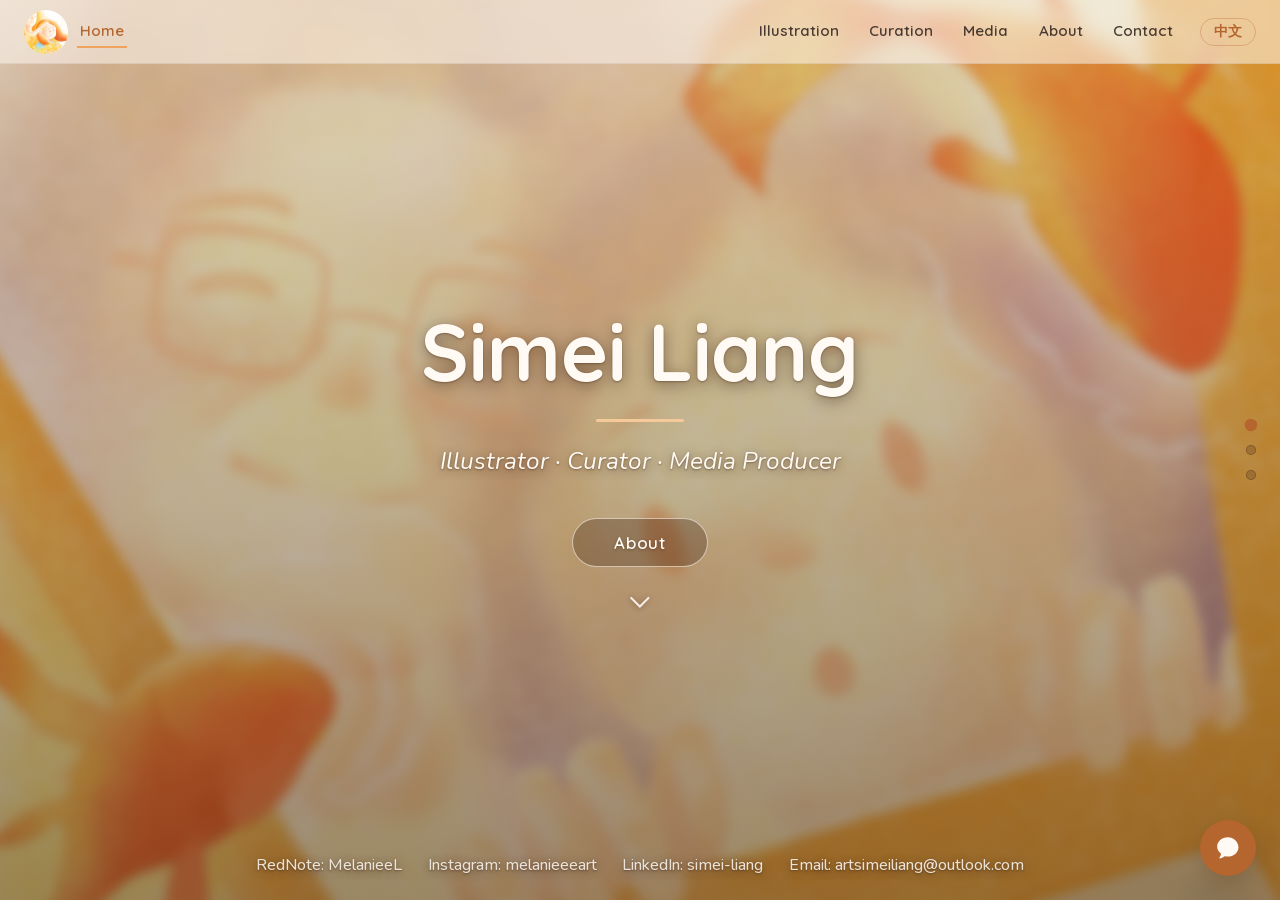
==== commit b1230126: "Add LinkedIn to the hero link row Four labels still fit one row on a phone, but the row then ran und" ====
--- a/index.html
+++ b/index.html
@@ -30,7 +30,8 @@
   "email": "mailto:artsimeiliang@outlook.com",
   "sameAs": [
     "https://www.instagram.com/melanieeeart/",
-    "https://xhslink.cn/o/6hbYANFSyTD"
+    "https://xhslink.cn/o/6hbYANFSyTD",
+    "https://www.linkedin.com/in/simei-liang"
   ]
 }
 </script>
@@ -74,6 +75,7 @@
     <ul class="hero-links">
       <li><a href="https://xhslink.cn/o/6hbYANFSyTD" target="_blank" rel="noopener"><span data-lang="en">RedNote<span class="hero-handle">: MelanieeL</span></span><span data-lang="zh">小红书<span class="hero-handle">：MelanieeL</span></span></a></li>
       <li><a href="https://www.instagram.com/melanieeeart/" target="_blank" rel="noopener"><span data-lang="en">Instagram<span class="hero-handle">: melanieeeart</span></span><span data-lang="zh">Instagram<span class="hero-handle">：melanieeeart</span></span></a></li>
+      <li><a href="https://www.linkedin.com/in/simei-liang" target="_blank" rel="noopener"><span data-lang="en">LinkedIn<span class="hero-handle">: simei-liang</span></span><span data-lang="zh">LinkedIn<span class="hero-handle">：simei-liang</span></span></a></li>
       <li><a href="mailto:artsimeiliang@outlook.com"><span data-lang="en">Email<span class="hero-handle">: artsimeiliang@outlook.com</span></span><span data-lang="zh">邮箱<span class="hero-handle">：artsimeiliang@outlook.com</span></span></a></li>
     </ul>
   </section>
@@ -86,7 +88,7 @@
     <div class="split-text">
       <div class="split-text-inner">
         <p class="lede">
-          <span data-lang="en">Simei Liang (Melanie) is a RISD illustrator and curator.</span><span data-lang="zh">Simei Liang（Simei Liang）是罗德岛设计学院（RISD）的插画师与策展人。</span>
+          <span data-lang="en">Simei Liang (Melanie) is a RISD illustrator and curator.</span><span data-lang="zh">Simei Liang（Melanie）是罗德岛设计学院（RISD）的插画师与策展人。</span>
         </p>
 
         <h2><span data-lang="en">As an Illustrator</span><span data-lang="zh">作为插画师</span></h2>
--- a/css/style.css
+++ b/css/style.css
@@ -1664,6 +1664,10 @@
 
   .hero-links {
     gap: 0.2rem 1.1rem;
+    /* Clear the floating chat button, which is fixed to the bottom-right of
+       the viewport. With four labels the row is wide enough to run under it,
+       so the row lifts above it rather than being pushed off-centre. */
+    bottom: 5.5rem;
   }
 
   .hero-links a {
@@ -1839,58 +1843,6 @@
 textarea {
   -webkit-user-select: text;
   user-select: text;
-}
-
-/* One work that exists in more than one version: the tile shows a single
-   image and the other versions appear inside the caption on hover/tap, so it
-   still takes one cell of the grid. Melanie tried a full-row, three-up layout
-   first and found it forced an awkward break in the grid -- "我不希望因为 riso
-   那个图片有三个很长就要换一行". The Nature Lab poster shows its digital version
-   and reveals the two Risograph prints. */
-.art-versions {
-  display: flex;
-  justify-content: center;
-  gap: 0.7rem;
-  margin-top: 0.7rem;
-}
-
-/* Big enough to actually read the two prints -- Melanie: "确实很小". The
-   overlay still has to hold the title and the medium line, so this is about
-   the ceiling for a square tile. */
-.art-versions figure {
-  margin: 0;
-  width: 7.2rem;
-}
-
-.art-versions img {
-  width: 100%;
-  height: auto;
-  display: block;
-  box-shadow: 0 2px 10px rgba(0, 0, 0, 0.3);
-}
-
-.art-versions figcaption {
-  margin-top: 0.3rem;
-  font-size: 0.68rem;
-  line-height: 1.25;
-  opacity: 0.9;
-  text-shadow: 0 1px 6px rgba(0, 0, 0, 0.4);
-}
-
-/* The caption on this tile carries more than the usual two lines, so it is
-   tightened to fit. */
-.art-tile--versions .art-overlay {
-  padding: 0.85rem;
-}
-
-.art-tile--versions .art-overlay h3 {
-  font-size: 1rem;
-  margin-bottom: 0.3rem;
-}
-
-.art-tile--versions .art-overlay p {
-  font-size: 0.78rem;
-  line-height: 1.4;
 }
 
 /* ---------- Media page ---------- */
